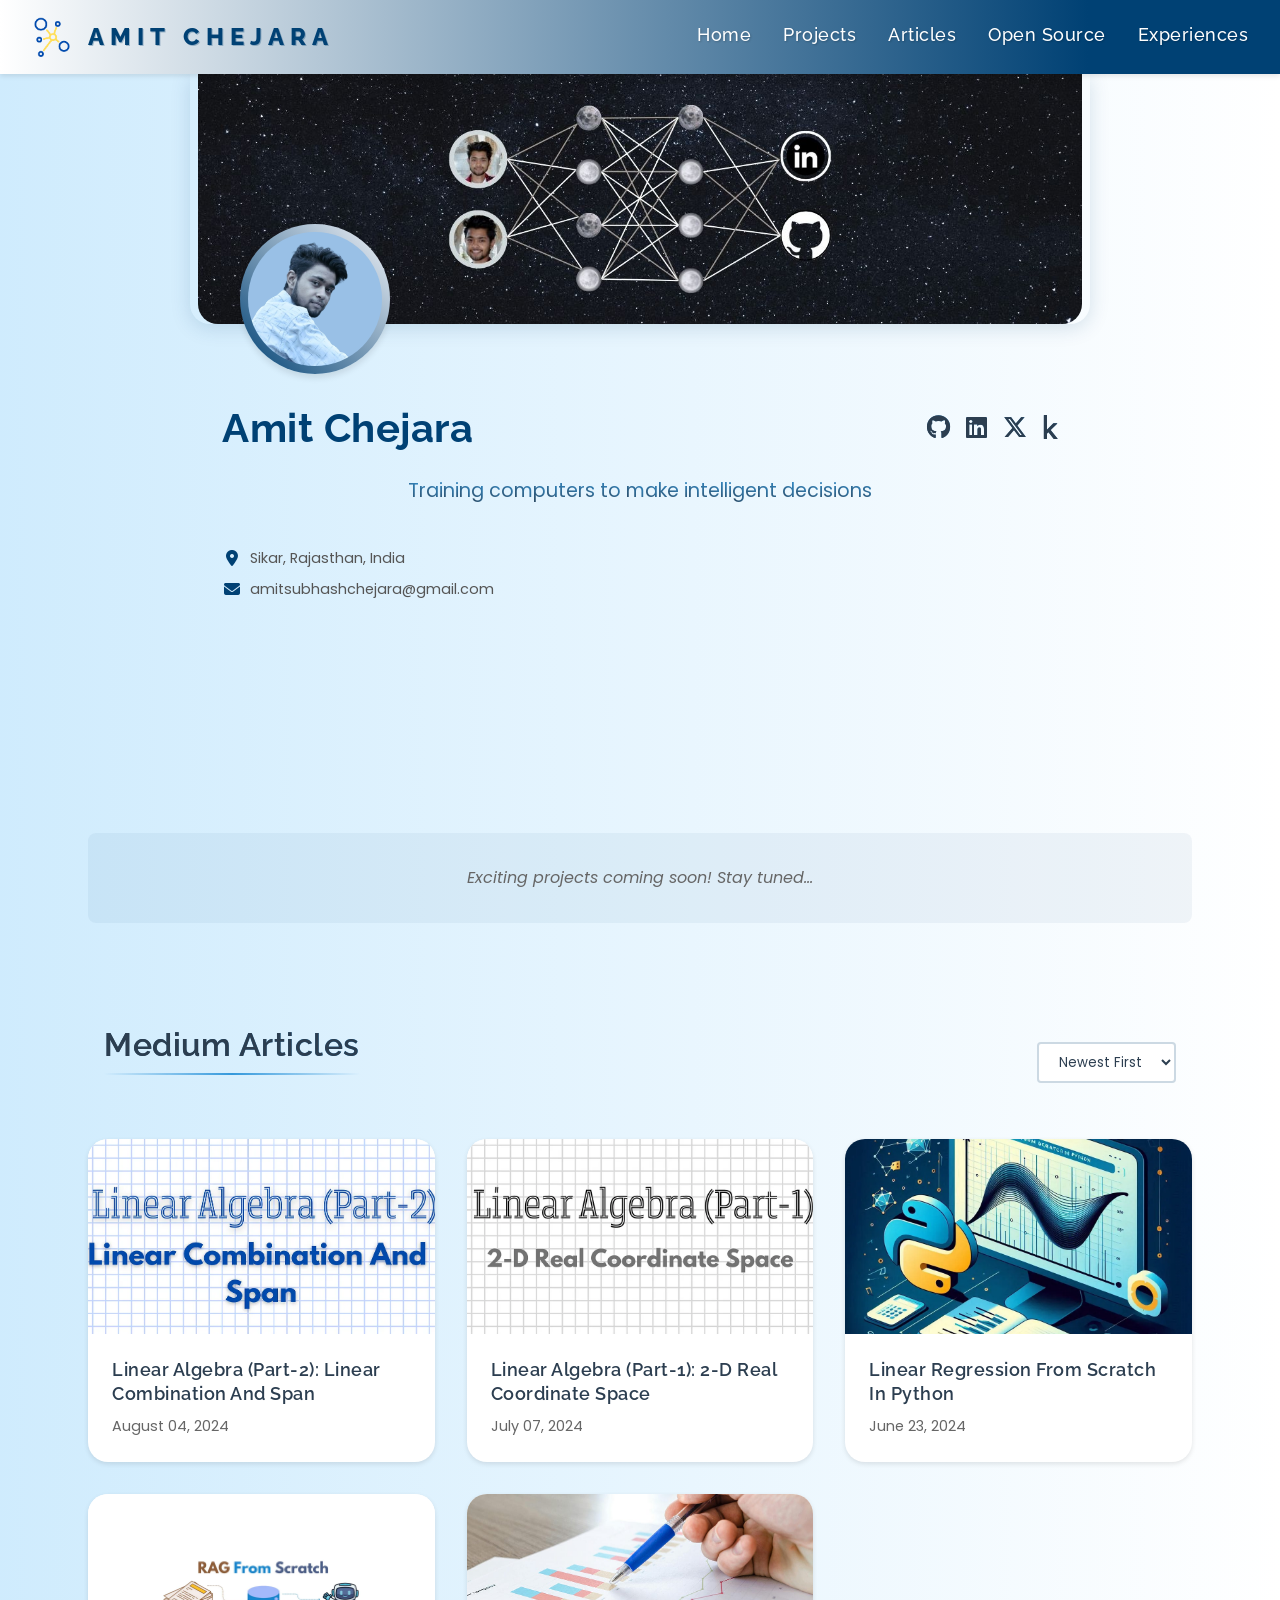
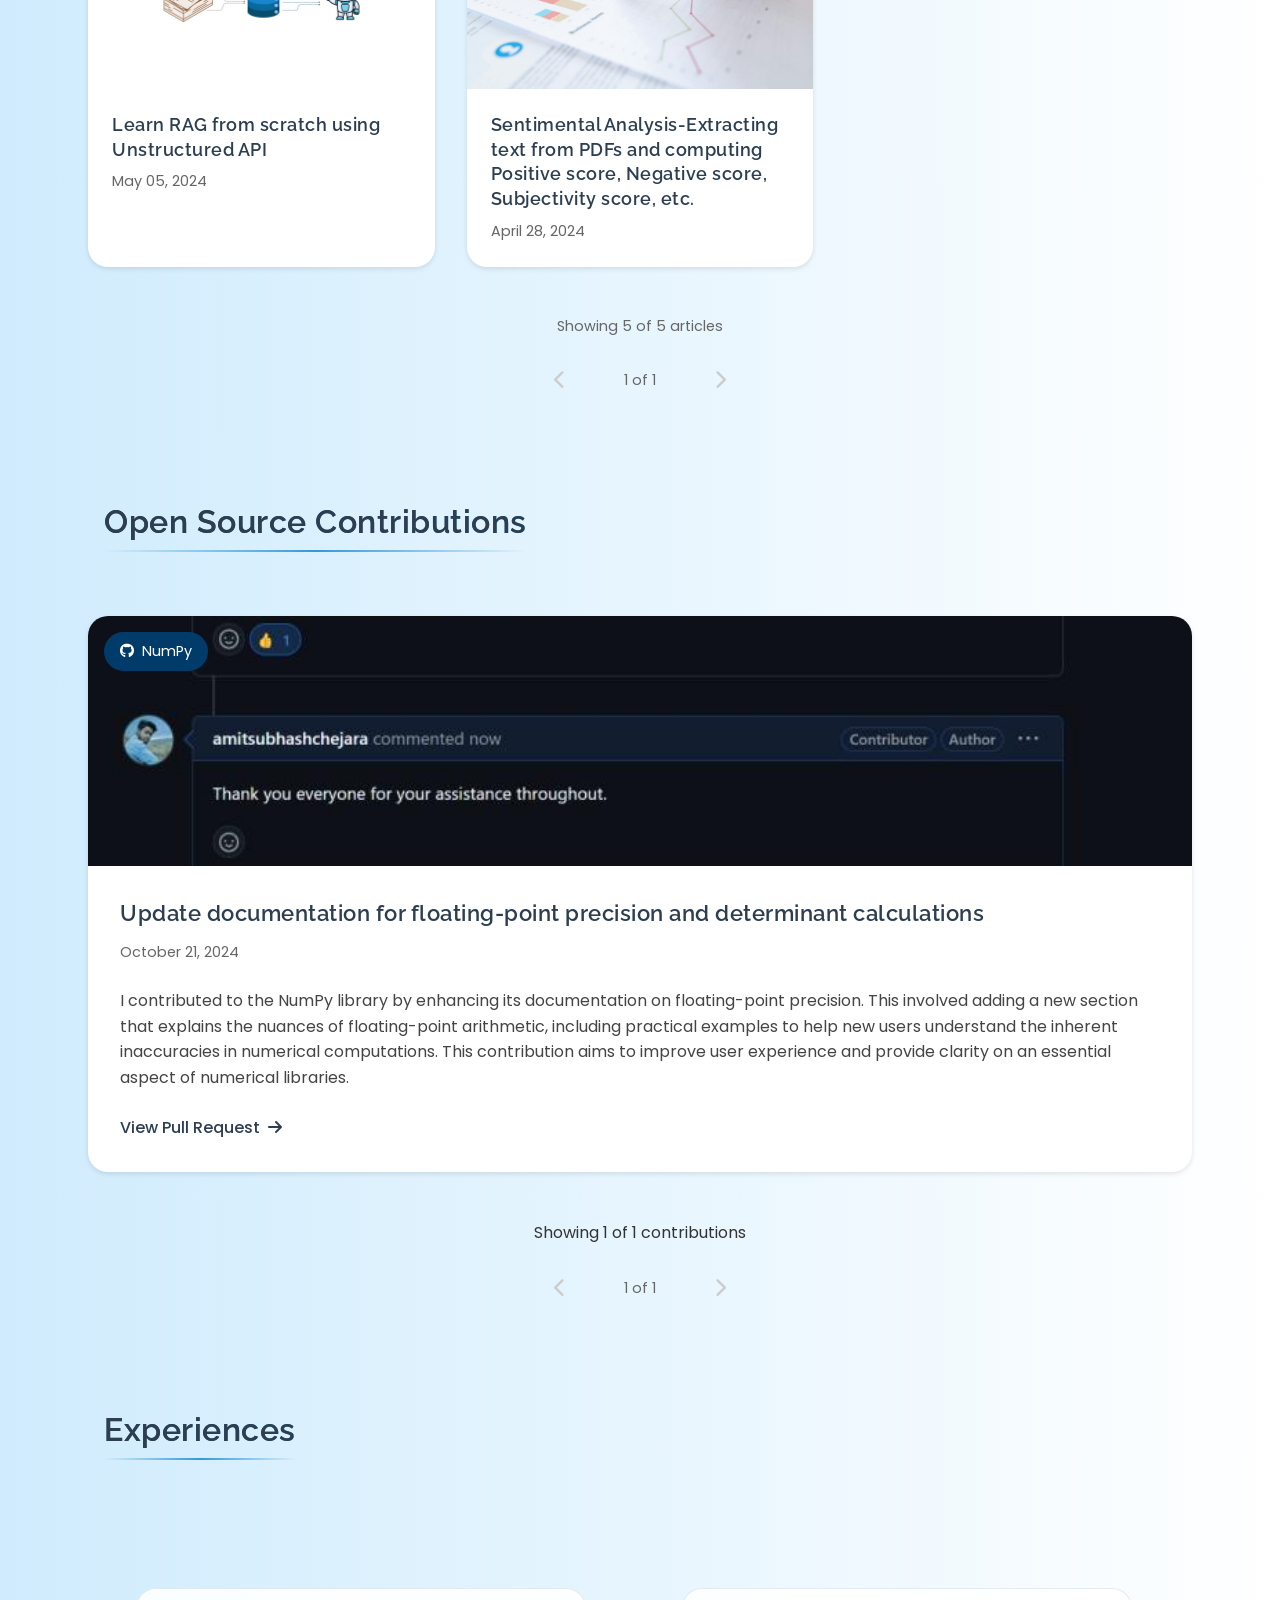
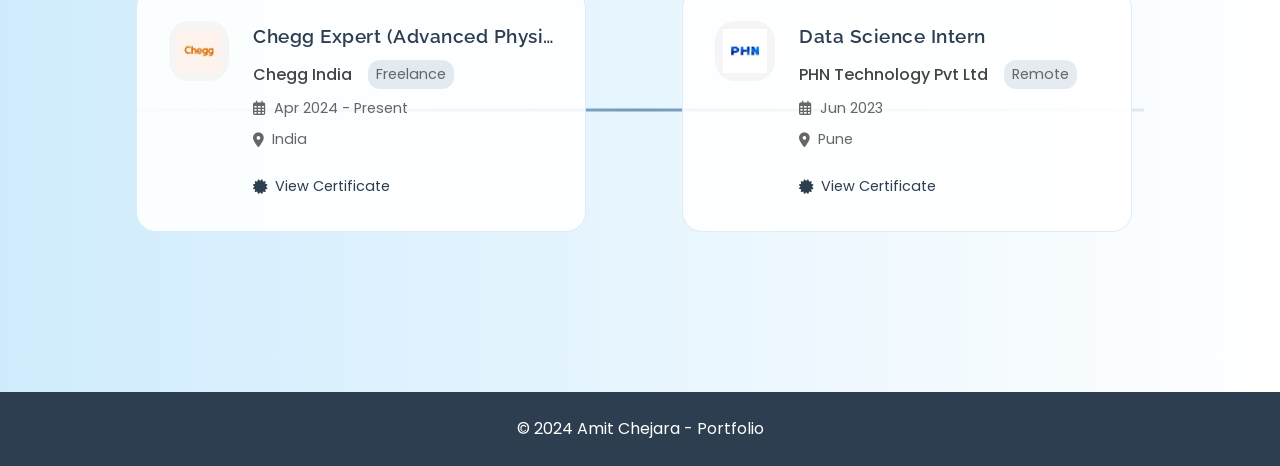
==== index.html @ 9cc36602 "Initial commit: Portfolio website" ====
<!DOCTYPE html>
<html lang="en">
<head>
    <meta charset="UTF-8">
    <meta name="viewport" content="width=device-width, initial-scale=1.0">
    <meta name="description" content="Amit Chejara - ML Engineer Portfolio">
    <meta http-equiv="X-Content-Type-Options" content="nosniff">
    <meta http-equiv="X-Frame-Options" content="DENY">
    <meta http-equiv="X-XSS-Protection" content="1; mode=block">
    <meta http-equiv="Referrer-Policy" content="strict-origin-when-cross-origin">
    <meta http-equiv="Permissions-Policy" content="geolocation=(), camera=(), microphone=()">
    <title>ML Portfolio</title>
    <link rel="preconnect" href="https://fonts.googleapis.com">
    <link rel="preconnect" href="https://fonts.gstatic.com" crossorigin>
    <link href="https://fonts.googleapis.com/css2?family=Poppins:wght@400;500;600&family=Raleway:wght@400;500;600&display=swap" rel="stylesheet">
    <link rel="stylesheet" href="css/styles.css">
    <link rel="stylesheet" href="https://cdnjs.cloudflare.com/ajax/libs/font-awesome/6.5.1/css/all.min.css">
    <style>
        .brand-name {
            display: flex;
            gap: 5px;
        }
    </style>
</head>
<body>
    <nav class="navbar">
        <div class="nav-brand">
            <img src="assets/logo (1)-Photoroom.png" alt="Logo" class="logo">
            <div class="brand-name">
                <span style="--i:1">A</span>
                <span style="--i:2">M</span>
                <span style="--i:3">I</span>
                <span style="--i:4">T</span>
                <span style="--i:5">&nbsp;</span>
                <span style="--i:6">C</span>
                <span style="--i:7">H</span>
                <span style="--i:8">E</span>
                <span style="--i:9">J</span>
                <span style="--i:10">A</span>
                <span style="--i:11">R</span>
                <span style="--i:12">A</span>
            </div>
        </div>
        <ul class="nav-links">
            <li><a href="#home">Home</a></li>
            <li><a href="#projects">Projects</a></li>
            <li><a href="#articles">Articles</a></li>
            <li><a href="#opensource">Open Source</a></li>
            <li><a href="#experiences">Experiences</a></li>
        </ul>
        <div class="nav-toggle">
            <i class="fas fa-bars"></i>
        </div>
    </nav>

    <header class="hero" id="home">
        <div class="banner-container">
            <img src="assets/banner.jpg" alt="Banner" class="banner-img">
            <img src="assets/profile.jpg?v=1" alt="Profile" class="profile-img">
        </div>
        <div class="info-container">
            <div class="name-social">
                <h1>Amit Chejara</h1>
                <div class="social-links">
                    <a href="https://github.com/amitsubhashchejara" target="_blank"><i class="fab fa-github"></i></a>
                    <a href="https://www.linkedin.com/in/amitsubhashchejara/" target="_blank"><i class="fab fa-linkedin"></i></a>
                    <a href="https://x.com/amitschejara" target="_blank"><i class="fa-brands fa-x-twitter"></i></a>
                    <a href="https://www.kaggle.com/amitsubhashchejara" target="_blank"><i class="fab fa-kaggle"></i></a>
                </div>
            </div>
            <div class="tagline">
                <span style="--i:1">T</span><span style="--i:2">r</span><span style="--i:3">a</span><span style="--i:4">i</span><span style="--i:5">n</span><span style="--i:6">i</span><span style="--i:7">n</span><span style="--i:8">g</span><span style="--i:9">&nbsp;</span><span style="--i:10">c</span><span style="--i:11">o</span><span style="--i:12">m</span><span style="--i:13">p</span><span style="--i:14">u</span><span style="--i:15">t</span><span style="--i:16">e</span><span style="--i:17">r</span><span style="--i:18">s</span><span style="--i:19">&nbsp;</span><span style="--i:20">t</span><span style="--i:21">o</span><span style="--i:22">&nbsp;</span><span style="--i:23">m</span><span style="--i:24">a</span><span style="--i:25">k</span><span style="--i:26">e</span><span style="--i:27">&nbsp;</span><span style="--i:28">i</span><span style="--i:29">n</span><span style="--i:30">t</span><span style="--i:31">e</span><span style="--i:32">l</span><span style="--i:33">l</span><span style="--i:34">i</span><span style="--i:35">g</span><span style="--i:36">e</span><span style="--i:37">n</span><span style="--i:38">t</span><span style="--i:39">&nbsp;</span><span style="--i:40">d</span><span style="--i:41">e</span><span style="--i:42">c</span><span style="--i:43">i</span><span style="--i:44">s</span><span style="--i:45">i</span><span style="--i:46">o</span><span style="--i:47">n</span><span style="--i:48">s</span>
            </div>
            <p class="contact-text"><i class="fas fa-map-marker-alt"></i> Sikar, Rajasthan, India</p>
            <p class="contact-text"><i class="fas fa-envelope"></i> amitsubhashchejara@gmail.com</p>
        </div>
    </header>

    <main>
        <section id="projects" class="section">
            <h2>Featured Projects</h2>
            <div class="featured-grid">
                <!-- Projects coming soon message -->
                <p class="coming-soon">Exciting projects coming soon! Stay tuned...</p>
            </div>
        </section>

        <section id="articles" class="section">
            <div class="section-header">
                <h2>Medium Articles</h2>
                <div class="sort-container">
                    <select id="sort-articles" class="sort-select">
                        <option value="newest">Newest First</option>
                        <option value="oldest">Oldest First</option>
                    </select>
                </div>
            </div>
            <div class="articles-grid">
                <a href="https://medium.com/@amitsubhashchejara/linear-algebra-part-2-linear-combination-and-span-d5fe65ef0e8f" 
                   class="article-card" 
                   data-date="2024-08-04"
                   target="_blank"
                   rel="noopener noreferrer">
                    <div class="article-image">
                        <img src="assets/Medium articles/linalp2.jpg" alt="Linear Algebra Part 2">
                    </div>
                    <div class="article-content">
                        <h3>Linear Algebra (Part-2): Linear Combination And Span</h3>
                        <p class="article-date">August 04, 2024</p>
                    </div>
                </a>
                <a href="https://medium.com/@amitsubhashchejara/linear-algebra-part-1-2-d-real-coordinate-space-e5d51a0f4034" 
                   class="article-card" 
                   data-date="2024-07-07"
                   target="_blank"
                   rel="noopener noreferrer">
                    <div class="article-image">
                        <img src="assets/Medium articles/linalp1.jpg" alt="Linear Algebra Part 1">
                    </div>
                    <div class="article-content">
                        <h3>Linear Algebra (Part-1): 2-D Real Coordinate Space</h3>
                        <p class="article-date">July 07, 2024</p>
                    </div>
                </a>
                <a href="https://medium.com/@amitsubhashchejara/linear-regression-from-scratch-in-python-ee1a955e49ed" 
                   class="article-card" 
                   data-date="2024-06-23"
                   target="_blank"
                   rel="noopener noreferrer">
                    <div class="article-image">
                        <img src="assets/Medium articles/LRfromscratch.jpg" alt="Linear Regression From Scratch">
                    </div>
                    <div class="article-content">
                        <h3>Linear Regression From Scratch In Python</h3>
                        <p class="article-date">June 23, 2024</p>
                    </div>
                </a>
                <a href="https://medium.com/@amitsubhashchejara/learn-rag-from-scratch-using-unstructured-api-cf2750a3bac2" 
                   class="article-card" 
                   data-date="2024-05-05"
                   target="_blank"
                   rel="noopener noreferrer">
                    <div class="article-image">
                        <img src="assets/Medium articles/RAGfromscratch.jpg" alt="RAG from scratch">
                    </div>
                    <div class="article-content">
                        <h3>Learn RAG from scratch using Unstructured API</h3>
                        <p class="article-date">May 05, 2024</p>
                    </div>
                </a>
                <a href="https://medium.com/@amitsubhashchejara/sentimental-analysis-extracting-text-from-pdfs-and-computing-positive-score-negative-score-994852ba9afe" 
                   class="article-card" 
                   data-date="2024-04-28"
                   target="_blank"
                   rel="noopener noreferrer">
                    <div class="article-image">
                        <img src="assets/Medium articles/sentimental_analysis.jpg" alt="Sentimental Analysis">
                    </div>
                    <div class="article-content">
                        <h3>Sentimental Analysis-Extracting text from PDFs and computing Positive score, Negative score, Subjectivity score, etc.</h3>
                        <p class="article-date">April 28, 2024</p>
                    </div>
                </a>
            </div>
            <div class="pagination-container">
                <div class="articles-info">
                    Showing <span id="showing-count">5</span> of <span id="total-count">5</span> articles
                </div>
                <button id="load-more" class="load-more-btn" style="display: none;">
                    Load More Articles
                </button>
                <div class="pagination">
                    <button class="page-btn" data-page="prev" disabled>
                        <i class="fas fa-chevron-left"></i>
                    </button>
                    <div class="page-numbers">
                        <span class="current-page">1</span> of <span class="total-pages">1</span>
                    </div>
                    <button class="page-btn" data-page="next" disabled>
                        <i class="fas fa-chevron-right"></i>
                    </button>
                </div>
            </div>
        </section>

        <section id="opensource" class="section">
            <div class="section-header">
                <h2>Open Source Contributions</h2>
            </div>
            <div class="opensource-grid">
                <a href="https://github.com/numpy/numpy/pull/27602" 
                   class="opensource-card" 
                   data-date="2024-10-21"
                   target="_blank"
                   rel="noopener noreferrer">
                    <div class="opensource-image">
                        <img src="assets/Open Source/np_floating_point.jpg" alt="NumPy Contribution">
                        <div class="project-badge">
                            <i class="fab fa-github"></i>
                            NumPy
                        </div>
                    </div>
                    <div class="opensource-content">
                        <h3>Update documentation for floating-point precision and determinant calculations</h3>
                        <p class="contribution-date">October 21, 2024</p>
                        <p class="contribution-description">
                            I contributed to the NumPy library by enhancing its documentation on floating-point precision. 
                            This involved adding a new section that explains the nuances of floating-point arithmetic, 
                            including practical examples to help new users understand the inherent inaccuracies in numerical computations. 
                            This contribution aims to improve user experience and provide clarity on an essential aspect of numerical libraries.
                        </p>
                        <div class="contribution-link">
                            <span>View Pull Request</span>
                            <i class="fas fa-arrow-right"></i>
                        </div>
                    </div>
                </a>
            </div>
            <div class="pagination-container">
                <div class="contributions-info">
                    Showing <span id="showing-count-os">1</span> of <span id="total-count-os">1</span> contributions
                </div>
                <div class="pagination">
                    <button class="page-btn" data-page="prev" disabled>
                        <i class="fas fa-chevron-left"></i>
                    </button>
                    <div class="page-numbers">
                        <span class="current-page">1</span> of <span class="total-pages">1</span>
                    </div>
                    <button class="page-btn" data-page="next" disabled>
                        <i class="fas fa-chevron-right"></i>
                    </button>
                </div>
            </div>
        </section>

        <section id="experiences" class="section">
            <div class="section-header">
                <h2>Experiences</h2>
            </div>
            <div class="timeline-container">
                <div class="timeline-track">
                    <div class="timeline-line"></div>
                    <!-- Current Position -->
                    <div class="timeline-item active">
                        <div class="timeline-dot"></div>
                        <div class="timeline-content">
                            <div class="experience-card">
                                <div class="company-logo">
                                    <img src="assets/Experiences/chegg.png" alt="Chegg Logo">
                                </div>
                                <div class="experience-details">
                                    <h3>Chegg Expert (Advanced Physics)</h3>
                                    <div class="company-info">
                                        <span class="company-name">Chegg India</span>
                                        <span class="job-type">Freelance</span>
                                    </div>
                                    <div class="duration">
                                        <i class="far fa-calendar-alt"></i>
                                        <span>Apr 2024 - Present</span>
                                    </div>
                                    <div class="location">
                                        <i class="fas fa-map-marker-alt"></i>
                                        <span>India</span>
                                    </div>
                                    <a href="https://drive.google.com/file/d/1H8sQ3DFqXlb49ujls3HfP12bSKA7iFMb/view?usp=sharing" 
                                       class="certificate-link" 
                                       target="_blank" 
                                       rel="noopener noreferrer">
                                        <i class="fas fa-certificate"></i>
                                        <span>View Certificate</span>
                                    </a>
                                </div>
                            </div>
                        </div>
                    </div>
                    <!-- Past Position -->
                    <div class="timeline-item">
                        <div class="timeline-dot"></div>
                        <div class="timeline-content">
                            <div class="experience-card">
                                <div class="company-logo">
                                    <img src="assets/Experiences/PHN.png" alt="PHN Technology Logo">
                                </div>
                                <div class="experience-details">
                                    <h3>Data Science Intern</h3>
                                    <div class="company-info">
                                        <span class="company-name">PHN Technology Pvt Ltd</span>
                                        <span class="job-type">Remote</span>
                                    </div>
                                    <div class="duration">
                                        <i class="far fa-calendar-alt"></i>
                                        <span>Jun 2023</span>
                                    </div>
                                    <div class="location">
                                        <i class="fas fa-map-marker-alt"></i>
                                        <span>Pune</span>
                                    </div>
                                    <a href="https://drive.google.com/file/d/1gOAUXn-vgucTRIQl02n9lM7H4-HzCFcH/view?usp=sharing" 
                                       class="certificate-link" 
                                       target="_blank" 
                                       rel="noopener noreferrer">
                                        <i class="fas fa-certificate"></i>
                                        <span>View Certificate</span>
                                    </a>
                                </div>
                            </div>
                        </div>
                    </div>
                </div>
            </div>
        </section>
    </main>

    <footer>
        <div class="footer-content">
            <p>&copy; 2024 Amit Chejara - Portfolio</p>
        </div>
    </footer>

    <script defer src="js/main.js"></script>
    <script defer src="js/mobile.js"></script>
</body>
</html>
---- css/styles.css ----
/* Global Styles */
html {
    scroll-behavior: smooth;
    scroll-padding-top: 74px; /* Height of navbar */
}

:root {
    /* Colors */
    --primary-color: #2c3e50;
    --secondary-color: #3498db;
    --text-color: #333;
    --bg-color: #f5f6fa;
    --navy-blue: rgb(0, 65, 116);
    
    /* Spacing */
    --spacing-xs: 0.5rem;
    --spacing-sm: 1rem;
    --spacing-md: 2rem;
    --spacing-lg: 3rem;
    
    /* Transitions */
    --transition-fast: 0.2s;
    --transition-normal: 0.3s;
    --transition-slow: 0.5s;
    
    /* Shadows */
    --shadow-sm: 0 2px 5px rgba(0,0,0,0.1);
    --shadow-md: 0 4px 20px rgba(0, 65, 116, 0.15);
    
    /* Border Radius */
    --radius-sm: 10px;
    --radius-md: 20px;
    
    /* Z-index layers */
    --z-navbar: 1000;
    
    /* Breakpoints */
    --mobile: 768px;
    --tablet: 1024px;
}

* {
    margin: 0;
    padding: 0;
    box-sizing: border-box;
}

body {
    margin: 0;
    padding: 0;
    font-family: 'Poppins', sans-serif;
    background: linear-gradient(to right, rgba(135, 206, 250, 0.4), rgba(255, 255, 255, 1));
    min-height: 100vh;
    line-height: 1.6;
    color: var(--text-color);
}

/* Utility Classes */
.card-shadow {
    box-shadow: var(--shadow-md);
}

.section-padding {
    padding: var(--spacing-md);
}

.text-gradient {
    background: linear-gradient(45deg, var(--primary-color), var(--secondary-color));
    background-clip: text;
    -webkit-background-clip: text;
    color: transparent;
}

.flex-center {
    display: flex;
    align-items: center;
    justify-content: center;
}

/* Navigation */
.navbar {
    background: linear-gradient(to right, rgb(255, 255, 255), var(--navy-blue) 85%);
    padding: var(--spacing-sm) var(--spacing-md);
    position: fixed;
    width: 100%;
    top: 0;
    z-index: var(--z-navbar);
    box-shadow: var(--shadow-sm);
    display: flex;
    justify-content: space-between;
    align-items: center;
    height: 74px;
}

.nav-brand {
    display: flex;
    align-items: center;
    gap: 1rem;
    position: relative;
}

.brand-name {
    font-family: 'Raleway', sans-serif;
    font-weight: 800;
    font-size: 1.5rem;
    color: var(--navy-blue);
    letter-spacing: 1px;
    position: relative;
    cursor: pointer;
    display: flex;
    gap: 1px;
}

.brand-name span {
    display: inline-block;
    color: var(--navy-blue);
    transition: transform 0.3s ease, color 0.3s ease-in-out;
    text-shadow: 0.5px 0.5px 0px rgba(0, 65, 116, 0.3);
}

.brand-name:hover span {
    animation: wave-text 0.5s ease forwards;
    animation-delay: calc(.05s * var(--i));
    background: linear-gradient(45deg, var(--primary-color), var(--secondary-color));
    background-clip: text;
    -webkit-background-clip: text;
    color: transparent;
    text-shadow: none;
}

@keyframes wave-text {
    0% {
        transform: translateY(0);
    }
    25% {
        transform: translateY(-4px);
    }
    50% {
        transform: translateY(0);
    }
    75% {
        transform: translateY(-2px);
    }
    100% {
        transform: translateY(0);
    }
}

.brand-name:hover {
    color: transparent;
}

.brand-name:hover::before {
    transform: scaleX(1);
    transform-origin: left;
}

.brand-name::before {
    content: '';
    position: absolute;
    width: 100%;
    transform: scaleX(0);
    height: 2px;
    bottom: -2px;
    left: 0;
    background: linear-gradient(45deg, var(--primary-color), var(--secondary-color));
    transform-origin: right;
    transition: transform 0.5s ease;
}

.logo {
    height: 40px;
    width: auto;
}

.nav-links {
    display: flex;
    list-style: none;
    gap: 2rem;
}

.nav-links a {
    text-decoration: none;
    color: white;
    font-family: 'Raleway', sans-serif;
    font-weight: 500;
    font-size: 1.1rem;
    letter-spacing: 0.5px;
    transition: all 0.3s ease;
    text-shadow: 1px 1px 2px rgba(0, 0, 0, 0.2);
    position: relative;
    padding-bottom: 3px;
    transform-origin: center;
    display: inline-block;
}

.nav-links a:hover {
    color: rgba(255, 255, 255, 1);
    transform: translateY(-2px) rotate(1deg) scale(1.05);
    text-shadow: 0 0 10px rgba(255, 255, 255, 0.8),
                 0 0 20px rgba(255, 255, 255, 0.4),
                 0 0 30px rgba(52, 152, 219, 0.4);
}

.nav-links a.active {
    color: white;
}

.nav-links a::after {
    content: '';
    position: absolute;
    width: 0;
    height: 2px;
    bottom: 0;
    left: 0;
    background-color: white;
    transition: width 0.3s ease;
    transform-origin: center;
}

.nav-links a:hover::after {
    width: 100%;
}

.nav-toggle {
    display: none;
    font-size: 1.5rem;
    cursor: pointer;
    color: white;
}

/* Hero Section */
.hero {
    margin-top: 74px;
    position: relative;
}

.banner-container {
    position: relative;
    max-width: 900px;
    margin: 0 auto;
    padding: 0 8px;
    box-shadow: 0 4px 20px rgba(0, 65, 116, 0.15);
    border-radius: 0 0 20px 20px;
}

.banner-img {
    width: 100%;
    height: 250px;
    object-fit: cover;
    border-radius: 0 0 20px 20px;
    display: block;
    background: linear-gradient(45deg, var(--navy-blue), var(--bg-color));
    background-clip: padding-box;
}

.profile-img {
    position: absolute;
    bottom: -50px;
    left: 50px;
    width: 150px;
    height: 150px;
    border-radius: 50%;
    object-fit: cover;
    padding: 8px;
    background: linear-gradient(45deg, var(--navy-blue), var(--bg-color));
    box-shadow: 0 4px 6px rgba(0,0,0,0.1);
}

.info-container {
    max-width: 900px;
    margin: 40px auto 0;
    padding: 2rem 2rem 2rem;
    text-align: center;
}

.info-container h1 {
    font-family: 'Raleway', sans-serif;
    font-size: 2.5rem;
    font-weight: 700;
    color: var(--navy-blue);
    margin-bottom: 0.5rem;
}

.name-social {
    display: flex;
    justify-content: space-between;
    align-items: center;
    margin-bottom: 0.5rem;
}

.name-social h1 {
    margin: 0;
    position: relative;
    cursor: pointer;
    display: inline-block;
    font-family: 'Raleway', sans-serif;
    font-size: 2.5rem;
    font-weight: 700;
    color: var(--navy-blue);
    transition: all 0.3s ease;
}

.name-social h1:hover {
    background: linear-gradient(45deg, var(--primary-color), var(--secondary-color));
    background-clip: text;
    -webkit-background-clip: text;
    color: transparent;
    transform: translateY(-2px);
}

.tagline {
    font-family: 'Poppins', sans-serif;
    font-size: 1.2rem;
    color: #666;
    margin-bottom: 1.5rem;
    position: relative;
    display: inline-block;
    cursor: pointer;
    padding: 0.5rem 1rem;
}

.tagline span {
    display: inline-block;
    background: linear-gradient(45deg, var(--primary-color), var(--secondary-color));
    background-clip: text;
    -webkit-background-clip: text;
    color: transparent;
    animation: continuous-pop-up 3s ease-in-out infinite;
    animation-delay: calc(.03s * var(--i));
}

@keyframes continuous-pop-up {
    0%, 100% {
        transform: translateY(0) scale(1);
        opacity: 0.7;
    }
    50% {
        transform: translateY(-5px) scale(1.1);
        opacity: 1;
    }
}

.tagline::before {
    content: '';
    position: absolute;
    bottom: 0;
    left: 50%;
    width: 0;
    height: 2px;
    background: linear-gradient(45deg, var(--primary-color), var(--secondary-color));
    transform: translateX(-50%);
    transition: width 0.3s ease;
}

.tagline:hover::before {
    width: 100%;
}

.social-links {
    display: flex;
    gap: 1rem;
}

.social-links a {
    color: var(--primary-color);
    font-size: 1.5rem;
    background: linear-gradient(45deg, var(--primary-color), var(--secondary-color));
    background-clip: text;
    -webkit-background-clip: text;
    transition: all 0.3s ease, color 0.3s ease-in-out, transform 0.3s ease;
    display: inline-block;
    transform-origin: center;
    position: relative;
    transform: translateY(0) rotate(0) scale(1);
}

.social-links a:hover {
    transform: translateY(-2px) rotate(1deg) scale(1.1);
    color: transparent;
}

.contact-text {
    font-family: 'Poppins', sans-serif;
    font-size: 0.9rem;
    color: #555;
    margin: 0.5rem 0;
    display: flex;
    align-items: center;
    gap: 0.5rem;
}

.contact-text i {
    color: var(--navy-blue);
    font-size: 1rem;
    min-width: 20px;
    text-align: center;
}

/* Main Content */
main {
    max-width: 1200px;
    margin: 2rem auto;
    padding: 0 1rem;
}

.about, .featured {
    background: white;
    padding: 2rem;
    border-radius: var(--radius-md);
    margin-bottom: 2rem;
    box-shadow: var(--shadow-sm);
}

h1, h2, h3, h4, h5, h6 {
    font-family: 'Raleway', sans-serif;
    font-weight: 600;
    letter-spacing: 0.5px;
}

.featured-grid {
    display: grid;
    grid-template-columns: repeat(auto-fit, minmax(250px, 1fr));
    gap: 1.5rem;
    margin-top: 1.5rem;
}

/* Section Styles */
.section {
    padding: var(--spacing-lg) var(--spacing-md);
    max-width: 1200px;
    margin: 0 auto;
    scroll-margin-top: 74px; /* Account for fixed navbar */
}

.section h2 {
    position: relative;
    display: inline-block;
    cursor: pointer;
    padding-bottom: 5px;
    font-family: 'Raleway', sans-serif;
    background: linear-gradient(45deg, var(--primary-color), var(--secondary-color));
    background-clip: text;
    -webkit-background-clip: text;
    color: var(--primary-color);
    margin-bottom: 2rem;
    font-size: 2rem;
    text-align: center;
    will-change: transform, opacity;
}

.section h2::before {
    content: '';
    position: absolute;
    bottom: 0;
    left: 0;
    width: 100%;
    height: 2px;
    background: linear-gradient(
        to right,
        transparent,
        var(--secondary-color),
        transparent
    );
    transform: scaleX(var(--scale, 0));
    transform-origin: center;
    transition: transform 0.5s ease;
}

.section h2:hover {
    color: transparent;
    transform: scale(1.05);
}

.section h2:hover::before {
    transform: scaleX(1);
}

@keyframes gradientShift {
    0% {
        background-position: 0% 50%;
    }
    50% {
        background-position: 100% 50%;
    }
    100% {
        background-position: 0% 50%;
    }
}

.coming-soon {
    text-align: center;
    color: #666;
    font-family: 'Poppins', sans-serif;
    font-style: italic;
    padding: 2rem;
    background: rgba(0, 65, 116, 0.05);
    border-radius: 8px;
}

/* Articles Section */
.section-header {
    display: flex;
    justify-content: space-between;
    align-items: center;
    margin-bottom: 2rem;
    padding: 0 1rem;
}

.sort-select {
    font-family: 'Poppins', sans-serif;
    padding: 0.5rem 1rem;
    border: 2px solid rgba(0, 65, 116, 0.2);
    border-radius: 4px;
    background: white;
    color: var(--primary-color);
    cursor: pointer;
    transition: border-color 0.3s ease;
}

.sort-select:hover {
    border-color: var(--primary-color);
}

.articles-grid {
    display: grid;
    grid-template-columns: repeat(auto-fit, minmax(300px, 1fr));
    gap: 2rem;
    transition: opacity 0.3s ease;
}

.articles-grid.loading {
    opacity: 0.5;
}

.article-card {
    text-decoration: none;
    background: white;
    border-radius: var(--radius-md);
    overflow: hidden;
    box-shadow: var(--shadow-sm);
    display: block;
    position: relative;
    transition: transform 0.3s ease, box-shadow 0.3s ease;
    transform-origin: center center;
}

.article-card:hover {
    transform: translateY(-5px) rotate(1deg);
    box-shadow: var(--shadow-md);
}

.article-card::before {
    content: '';
    position: absolute;
    top: 0;
    left: 0;
    width: 100%;
    height: 100%;
    background: linear-gradient(
        45deg,
        rgba(52, 152, 219, 0.1),
        rgba(44, 62, 80, 0.1)
    );
    opacity: 0;
    transition: all 0.3s ease;
}

.article-card:hover::before {
    opacity: 1;
}

.article-card:hover .article-content h3 {
    background: linear-gradient(45deg, var(--primary-color), var(--secondary-color));
    background-clip: text;
    -webkit-background-clip: text;
    color: transparent;
    transform: scale(1.02);
    transition: all 0.3s ease;
}

.article-image {
    position: relative;
    padding-top: 56.25%; /* 16:9 Aspect Ratio */
    overflow: hidden;
}

.article-image::after {
    content: '';
    position: absolute;
    top: 0;
    left: -100%;
    width: 100%;
    height: 100%;
    background: linear-gradient(
        90deg,
        transparent,
        rgba(255, 255, 255, 0.2),
        transparent
    );
    transition: 0.5s;
}

.article-card:hover .article-image::after {
    left: 100%;
}

.article-image img {
    position: absolute;
    top: 0;
    left: 0;
    width: 100%;
    height: 100%;
    object-fit: cover;
    transition: transform 0.3s ease;
}

.article-card:hover .article-image img {
    transform: scale(1.05);
}

.article-content {
    padding: 1.5rem;
}

.article-content h3 {
    font-family: 'Raleway', sans-serif;
    font-size: 1.1rem;
    color: var(--primary-color);
    margin-bottom: 0.5rem;
    line-height: 1.4;
    transition: all 0.3s ease;
}

.article-date {
    font-family: 'Poppins', sans-serif;
    font-size: 0.9rem;
    color: #666;
    margin: 0;
}

/* Open Source Section Styles */
.opensource-grid {
    display: grid;
    grid-template-columns: repeat(auto-fit, minmax(600px, 1fr));
    gap: 2.5rem;
    margin-top: 2rem;
}

.opensource-card {
    text-decoration: none;
    background: white;
    border-radius: var(--radius-md);
    overflow: hidden;
    box-shadow: var(--shadow-sm);
    transition: transform 0.3s ease, box-shadow 0.3s ease;
    display: flex;
    flex-direction: column;
    position: relative;
    transition: all 0.3s ease;
    overflow: hidden;
}

.opensource-card::before {
    content: '';
    position: absolute;
    top: 0;
    left: 0;
    width: 100%;
    height: 100%;
    background: linear-gradient(
        45deg,
        rgba(52, 152, 219, 0.1),
        rgba(44, 62, 80, 0.1)
    );
    opacity: 0;
    transition: all 0.3s ease;
    pointer-events: none;
}

.opensource-card:hover {
    transform: translateY(-5px);
    box-shadow: var(--shadow-md);
}

.opensource-card:hover::before {
    opacity: 1;
}

.opensource-card:hover .opensource-content h3 {
    background: linear-gradient(45deg, var(--primary-color), var(--secondary-color));
    background-clip: text;
    -webkit-background-clip: text;
    color: transparent;
    transform: scale(1.02);
    transition: all 0.3s ease;
}

.opensource-image {
    position: relative;
    height: 250px;
    overflow: hidden;
}

.opensource-image::after {
    content: '';
    position: absolute;
    top: 0;
    left: -100%;
    width: 100%;
    height: 100%;
    background: linear-gradient(
        90deg,
        transparent,
        rgba(255, 255, 255, 0.2),
        transparent
    );
    transition: 0.5s;
}

.opensource-card:hover .opensource-image::after {
    left: 100%;
}

.opensource-image img {
    width: 100%;
    height: 100%;
    object-fit: cover;
    transition: transform 0.3s ease;
}

.opensource-card:hover .opensource-image img {
    transform: scale(1.05);
}

.project-badge {
    position: absolute;
    top: 1rem;
    left: 1rem;
    background: rgba(0, 65, 116, 0.9);
    color: white;
    padding: 0.5rem 1rem;
    border-radius: 20px;
    font-family: 'Poppins', sans-serif;
    font-size: 0.9rem;
    display: flex;
    align-items: center;
    gap: 0.5rem;
    backdrop-filter: blur(5px);
    transition: all 0.3s ease;
}

.opensource-card:hover .project-badge {
    background: linear-gradient(45deg, var(--primary-color), var(--secondary-color));
    transform: scale(1.05);
}

.opensource-content {
    padding: 2rem;
    flex-grow: 1;
    display: flex;
    flex-direction: column;
}

.opensource-content h3 {
    font-family: 'Raleway', sans-serif;
    font-size: 1.4rem;
    color: var(--primary-color);
    margin-bottom: 0.75rem;
    line-height: 1.4;
    transition: all 0.3s ease;
}

.contribution-date {
    font-family: 'Poppins', sans-serif;
    font-size: 0.9rem;
    color: #666;
    margin-bottom: 1.5rem;
}

.contribution-description {
    font-family: 'Poppins', sans-serif;
    color: #444;
    line-height: 1.6;
    margin-bottom: 1.5rem;
    flex-grow: 1;
}

.contribution-link {
    display: flex;
    align-items: center;
    gap: 0.5rem;
    font-family: 'Poppins', sans-serif;
    color: var(--primary-color);
    font-weight: 500;
    transition: gap 0.3s ease;
}

.opensource-card:hover .contribution-link {
    gap: 1rem;
}

/* Experience Timeline Styles */
.timeline-container {
    position: relative;
    padding: var(--spacing-md) var(--spacing-lg);
    overflow-x: auto;
    margin: 1rem -var(--spacing-lg);
}

.timeline-track {
    position: relative;
    min-width: max-content;
    padding: var(--spacing-md) 0;
    display: flex;
    align-items: flex-start;
    gap: 6rem;
}

.timeline-line {
    position: absolute;
    top: 50%;
    left: 0;
    right: 0;
    height: 3px;
    background: linear-gradient(90deg, 
        rgba(0, 65, 116, 0.1), 
        rgba(0, 65, 116, 0.3) 20%, 
        rgba(0, 65, 116, 0.5) 50%,
        rgba(0, 65, 116, 0.3) 80%,
        rgba(0, 65, 116, 0.1)
    );
    transform: translateY(-50%);
}

.timeline-item {
    position: relative;
    flex: 0 0 auto;
    transition: all 0.3s ease;
    width: 450px; /* Increased width to accommodate the card */
}

.timeline-content {
    background: transparent;
    padding: 0;
    width: 100%;
    position: relative;
    transition: all 0.3s ease;
}

.experience-card {
    background: rgba(255, 255, 255, 0.9);
    padding: var(--spacing-md);
    border-radius: var(--radius-md);
    width: 100%;
    display: flex;
    gap: 1.5rem;
    position: relative;
    transition: transform 0.3s ease, border-color 0.3s ease, box-shadow 0.3s ease;
    overflow: hidden;
    border: 1px solid rgba(0, 65, 116, 0.1);
    transform-origin: center center;
}

.experience-card::before {
    content: '';
    position: absolute;
    top: 0;
    left: 0;
    width: 100%;
    height: 100%;
    background: linear-gradient(
        45deg,
        rgba(52, 152, 219, 0.05),
        rgba(44, 62, 80, 0.05)
    );
    opacity: 0;
    transition: all 0.3s ease;
    border-radius: var(--radius-md);
    pointer-events: none;
}

.experience-card:hover {
    transform: translateY(-5px) rotate(1deg);
    border-color: rgba(0, 65, 116, 0.2);
    box-shadow: var(--shadow-md);
}

.experience-card:hover::before {
    opacity: 1;
}

.experience-card:hover .experience-details h3 {
    background: linear-gradient(45deg, var(--primary-color), var(--secondary-color));
    background-clip: text;
    -webkit-background-clip: text;
    color: transparent;
    transform: scale(1.02);
    transition: all 0.3s ease;
}

.company-logo {
    flex-shrink: 0;
    width: 60px;
    height: 60px;
    border-radius: var(--radius-md);
    overflow: hidden;
    background: #f5f5f5;
    display: flex;
    align-items: center;
    justify-content: center;
    padding: 0.5rem;
}

.company-logo img {
    width: 100%;
    height: 100%;
    object-fit: contain;
}

.experience-details {
    flex: 1;
    min-width: 0;
}

.experience-details h3 {
    font-family: 'Raleway', sans-serif;
    font-size: 1.2rem;
    color: var(--primary-color);
    margin-bottom: 0.5rem;
    transition: all 0.3s ease;
    white-space: nowrap;
    overflow: hidden;
    text-overflow: ellipsis;
}

.company-info {
    display: flex;
    align-items: center;
    gap: 1rem;
    margin-bottom: 0.5rem;
    white-space: nowrap;
    overflow: hidden;
    text-overflow: ellipsis;
}

.company-name {
    font-family: 'Poppins', sans-serif;
    font-weight: 500;
    color: #444;
}

.job-type {
    font-family: 'Poppins', sans-serif;
    font-size: 0.9rem;
    color: #666;
    padding: 0.2rem 0.5rem;
    background: rgba(0, 65, 116, 0.1);
    border-radius: 12px;
    white-space: nowrap;
}

.duration, .location {
    font-family: 'Poppins', sans-serif;
    font-size: 0.9rem;
    color: #666;
    display: flex;
    align-items: center;
    gap: 0.5rem;
    margin-bottom: 0.5rem;
}

.certificate-link {
    display: inline-flex;
    align-items: center;
    gap: 0.5rem;
    font-family: 'Poppins', sans-serif;
    color: var(--primary-color);
    text-decoration: none;
    margin-top: 1rem;
    font-size: 0.9rem;
    transition: all 0.3s ease;
    position: relative;
    z-index: 2;
}

.certificate-link:hover {
    gap: 1rem;
    color: var(--secondary-color);
}

/* Timeline Responsive */
@media (max-width: 768px) {
    .timeline-container {
        margin: 2rem -1rem;
        padding: 2rem 1rem;
    }

    .timeline-content {
        width: 300px;
    }

    .timeline-line {
        top: 50%;
        left: 0;
        right: 0;
        height: 3px;
        background: linear-gradient(90deg, 
            rgba(0, 65, 116, 0.1), 
            rgba(0, 65, 116, 0.3) 20%, 
            rgba(0, 65, 116, 0.5) 50%,
            rgba(0, 65, 116, 0.3) 80%,
            rgba(0, 65, 116, 0.1)
        );
        transform: translateY(-50%);
    }

    .experience-card {
        flex-direction: column;
        align-items: flex-start;
        gap: 1rem;
        padding: 1rem;
        padding-left: 1.5rem;
    }

    .company-logo {
        width: 50px;
        height: 50px;
    }

    .company-info {
        flex-direction: column;
        align-items: flex-start;
        gap: 0.5rem;
    }
}

/* Responsive adjustments */
@media (max-width: 768px) {
    .opensource-grid {
        grid-template-columns: 1fr;
    }

    .opensource-image {
        height: 200px;
    }

    .opensource-content {
        padding: 1.5rem;
    }

    .opensource-content h3 {
        font-size: 1.2rem;
    }
}

/* Pagination Styles */
.pagination-container {
    margin-top: 3rem;
    display: flex;
    flex-direction: column;
    align-items: center;
    gap: 1.5rem;
}

.articles-info {
    font-family: 'Poppins', sans-serif;
    color: #666;
    font-size: 0.9rem;
}

.load-more-btn {
    background-color: transparent;
    border: 2px solid var(--primary-color);
    color: var(--primary-color);
    padding: 0.8rem 2rem;
    border-radius: 25px;
    font-family: 'Poppins', sans-serif;
    font-size: 1rem;
    cursor: pointer;
    transition: all 0.3s ease;
}

.load-more-btn:hover {
    background-color: var(--primary-color);
    color: white;
}

.load-more-btn:disabled {
    opacity: 0.5;
    cursor: not-allowed;
}

.pagination {
    display: flex;
    align-items: center;
    gap: 1rem;
}

.page-btn {
    background: none;
    border: none;
    color: var(--primary-color);
    font-size: 1.2rem;
    cursor: pointer;
    padding: 0.5rem;
    transition: color 0.3s ease;
}

.page-btn:disabled {
    color: #ccc;
    cursor: not-allowed;
}

.page-btn:hover:not(:disabled) {
    color: var(--secondary-color);
}

.page-numbers {
    font-family: 'Poppins', sans-serif;
    color: #666;
    font-size: 0.9rem;
    min-width: 100px;
    text-align: center;
}

/* Footer */
footer {
    background-color: var(--primary-color);
    color: white;
    text-align: center;
    padding: 1.5rem;
    margin-top: 3rem;
}

/* Responsive Design */
@media (max-width: 768px) {
    .nav-links {
        display: none;
        position: absolute;
        top: 100%;
        left: 0;
        right: 0;
        background: white;
        flex-direction: column;
        padding: 1rem;
        text-align: center;
    }

    .nav-links.active {
        display: flex;
    }

    .nav-toggle {
        display: block;
    }

    .banner-img {
        height: 200px;
    }

    .section {
        padding: 3rem 1rem;
    }
    
    .section-header {
        flex-direction: column;
        gap: 1rem;
        text-align: center;
    }
    
    .articles-grid {
        grid-template-columns: 1fr;
    }
    
    .pagination-container {
        margin-top: 2rem;
        padding: 0 1rem;
    }
    
    .load-more-btn {
        width: 100%;
        max-width: 300px;
    }
}

/* Mobile Responsiveness */
@media screen and (max-width: 768px) {
    .nav-toggle {
        display: block;
    }

    .nav-links {
        display: none;
        position: fixed;
        top: 74px;
        left: 0;
        right: 0;
        background: var(--navy-blue);
        flex-direction: column;
        padding: 1rem;
        gap: 1rem;
        text-align: center;
        box-shadow: var(--shadow-md);
    }

    .nav-links.active {
        display: flex;
    }

    .nav-links a {
        padding: 0.5rem 0;
        width: 100%;
    }

    .brand-name {
        font-size: 1.2rem;
    }

    /* Hero Section */
    .hero {
        margin-top: 0 !important;
    }

    .banner-container {
        margin-top: 74px;
    }

    .profile-img {
        width: 120px;
        height: 120px;
        margin-top: -60px;
    }

    .info-container {
        padding: var(--spacing-sm);
    }

    .name-social {
        flex-direction: column;
        gap: 1rem;
        text-align: center;
    }

    .name-social h1 {
        font-size: 1.8rem;
    }

    .tagline {
        font-size: 1rem;
        text-align: center;
        margin: 1rem 0;
    }

    /* Projects Section */
    .featured-grid {
        grid-template-columns: 1fr;
        gap: 1rem;
        padding: var(--spacing-sm);
    }

    /* Articles Section */
    .articles-grid {
        grid-template-columns: 1fr;
        gap: 1rem;
        padding: var(--spacing-sm);
    }

    .article-card {
        flex-direction: column;
    }

    .article-image {
        width: 100%;
        height: 200px;
    }

    /* Open Source Section */
    .opensource-grid {
        grid-template-columns: 1fr;
        gap: 1rem;
        padding: var(--spacing-sm);
    }

    .opensource-card {
        flex-direction: column;
    }

    .opensource-image {
        width: 100%;
        height: 200px;
    }

    /* Experience Section */
    .timeline-container {
        padding: 0 var(--spacing-sm);
    }

    .timeline-item {
        flex-direction: column;
        padding: var(--spacing-sm);
    }

    .timeline-content {
        margin-left: 0;
        margin-top: 1rem;
    }

    .company-info {
        flex-direction: column;
        text-align: center;
    }

    .company-logo {
        width: 60px;
        height: 60px;
    }
}

/* Tablet Responsiveness */
@media screen and (min-width: 769px) and (max-width: 1024px) {
    .featured-grid,
    .articles-grid,
    .opensource-grid {
        grid-template-columns: repeat(2, 1fr);
    }

    .hero {
        padding: var(--spacing-md);
    }

    .name-social h1 {
        font-size: 2rem;
    }

    .tagline {
        font-size: 1.2rem;
    }
}

/* Mobile-specific animation styles and disabling desktop hover effects on mobile */
@media screen and (max-width: 768px) {
    /* Existing mobile styles */
    .nav-toggle {
        display: block;
    }

    /* Heading animations */
    .section h2 {
        opacity: 0;
        transform: translateY(20px) scale(0.95);
        transition: all 0.5s ease;
    }

    .section h2.heading-animate {
        opacity: 1;
        transform: translateY(0) scale(1);
        color: transparent;
        background: linear-gradient(45deg, var(--primary-color), var(--secondary-color));
        background-clip: text;
        -webkit-background-clip: text;
    }

    .section h2.heading-line-animate::before {
        transform: scaleX(1);
    }

    /* Disable desktop hover animations on mobile */
    .experience-card:hover,
    .article-card:hover,
    .opensource-card:hover {
        transform: none;
        border-color: rgba(0, 65, 116, 0.1);
        box-shadow: none;
    }

    /* New animation class for mobile scroll animations */
    .card-animate {
        transition: all 0.3s ease !important;
    }
}

/* Mobile layout updates */
@media screen and (max-width: 768px) {
    /* Update grid layouts for mobile - 2 columns */
    .featured-grid,
    .articles-grid,
    .opensource-grid {
        grid-template-columns: repeat(2, 1fr);
        gap: 1rem;
        padding: var(--spacing-sm);
    }

    .article-card,
    .opensource-card {
        flex-direction: column;
    }

    .article-image,
    .opensource-image {
        width: 100%;
        height: 150px;
    }

    .article-content,
    .opensource-content {
        padding: 1rem;
    }

    .article-content h3,
    .opensource-content h3 {
        font-size: 1rem;
        margin-bottom: 0.5rem;
    }

    .article-date,
    .contribution-date {
        font-size: 0.8rem;
        margin-bottom: 0.5rem;
    }

    .contribution-description {
        font-size: 0.9rem;
        margin-bottom: 1rem;
    }

    /* Timeline adjustments for mobile */
    .timeline-track {
        gap: 2rem;
    }

    .timeline-item {
        width: 300px;
    }

    .experience-card {
        flex-direction: column;
        padding: 1rem;
    }

    .company-logo {
        width: 50px;
        height: 50px;
        margin: 0 auto;
    }

    .experience-details {
        text-align: center;
    }

    .company-info,
    .duration,
    .location {
        justify-content: center;
    }

    /* Disable desktop hover animations on mobile */
    .experience-card:hover,
    .article-card:hover,
    .opensource-card:hover {
        transform: none;
        border-color: rgba(0, 65, 116, 0.1);
        box-shadow: none;
    }

    /* Animation class for mobile scroll animations */
    .card-animate {
        transition: all 0.3s ease !important;
    }
}

/* Small mobile devices */
@media screen and (max-width: 480px) {
    .featured-grid,
    .articles-grid,
    .opensource-grid {
        grid-template-columns: 1fr; /* Single column for very small devices */
    }
}
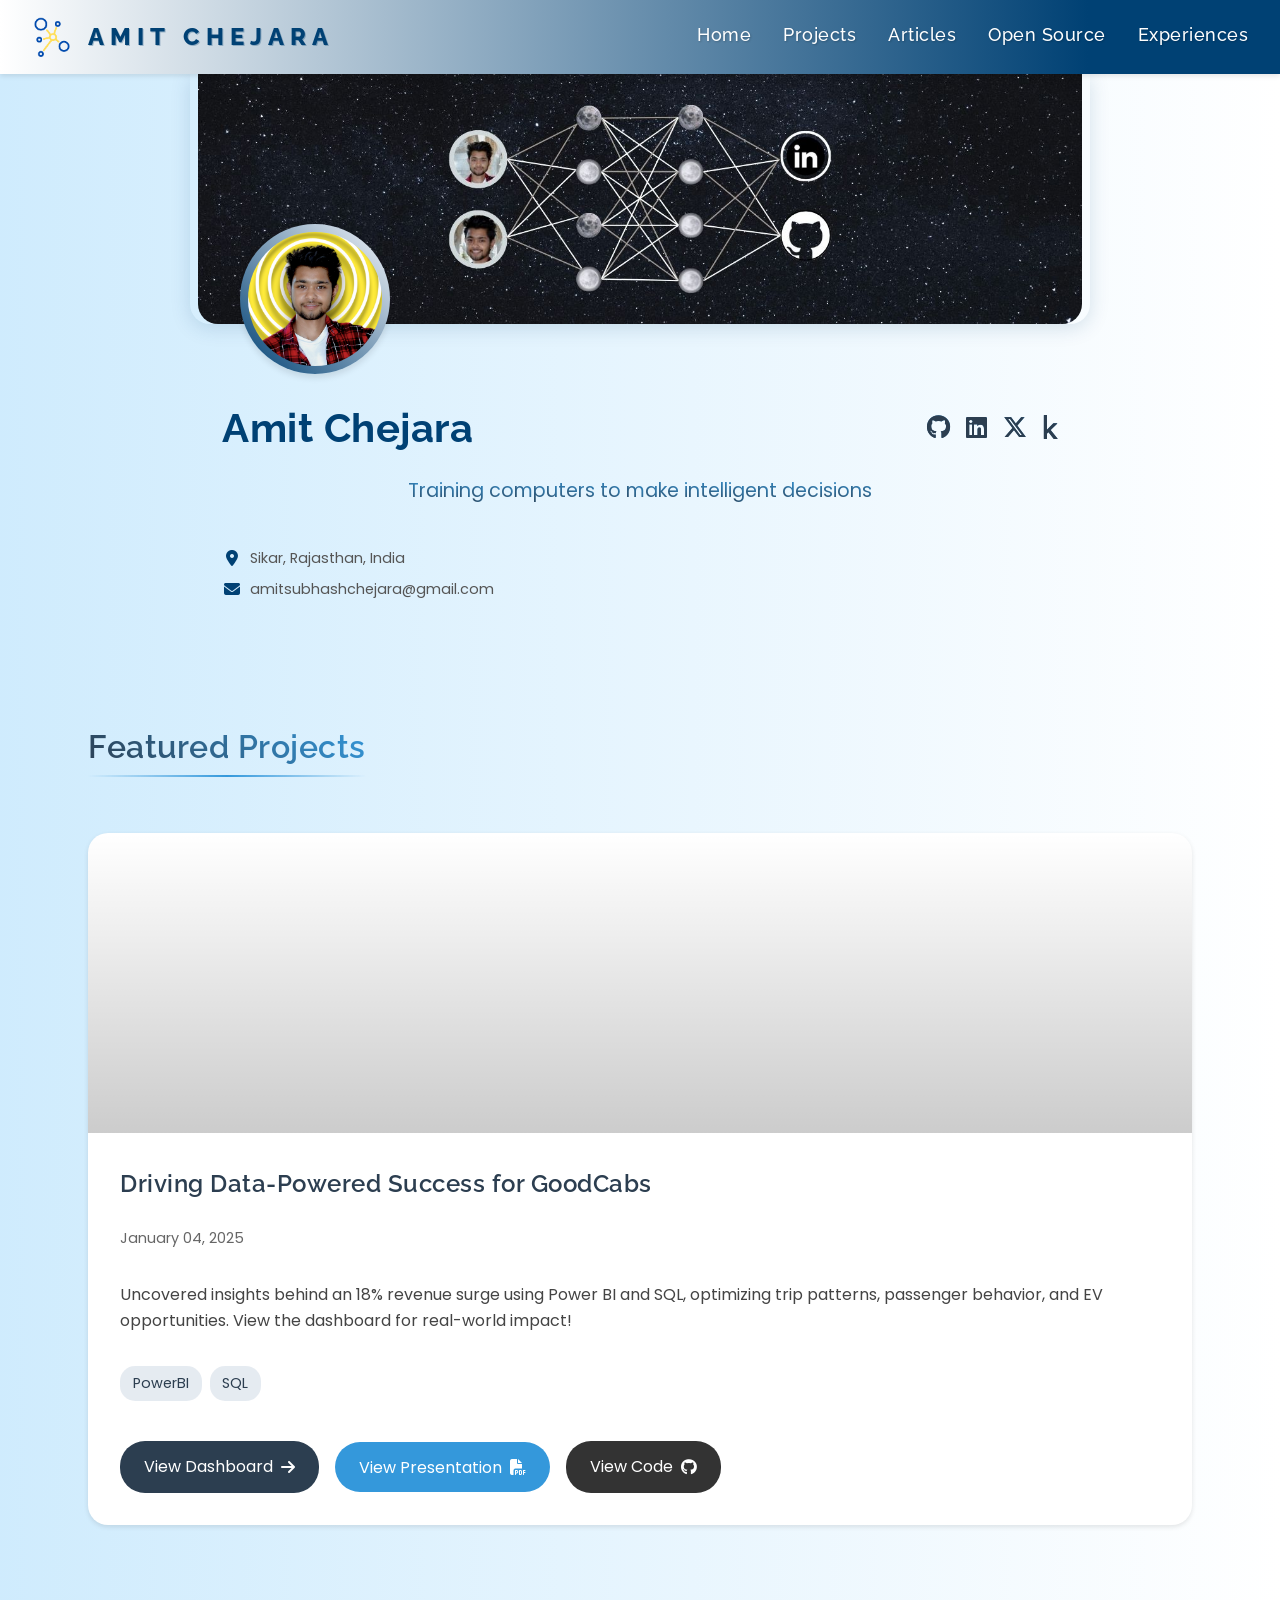
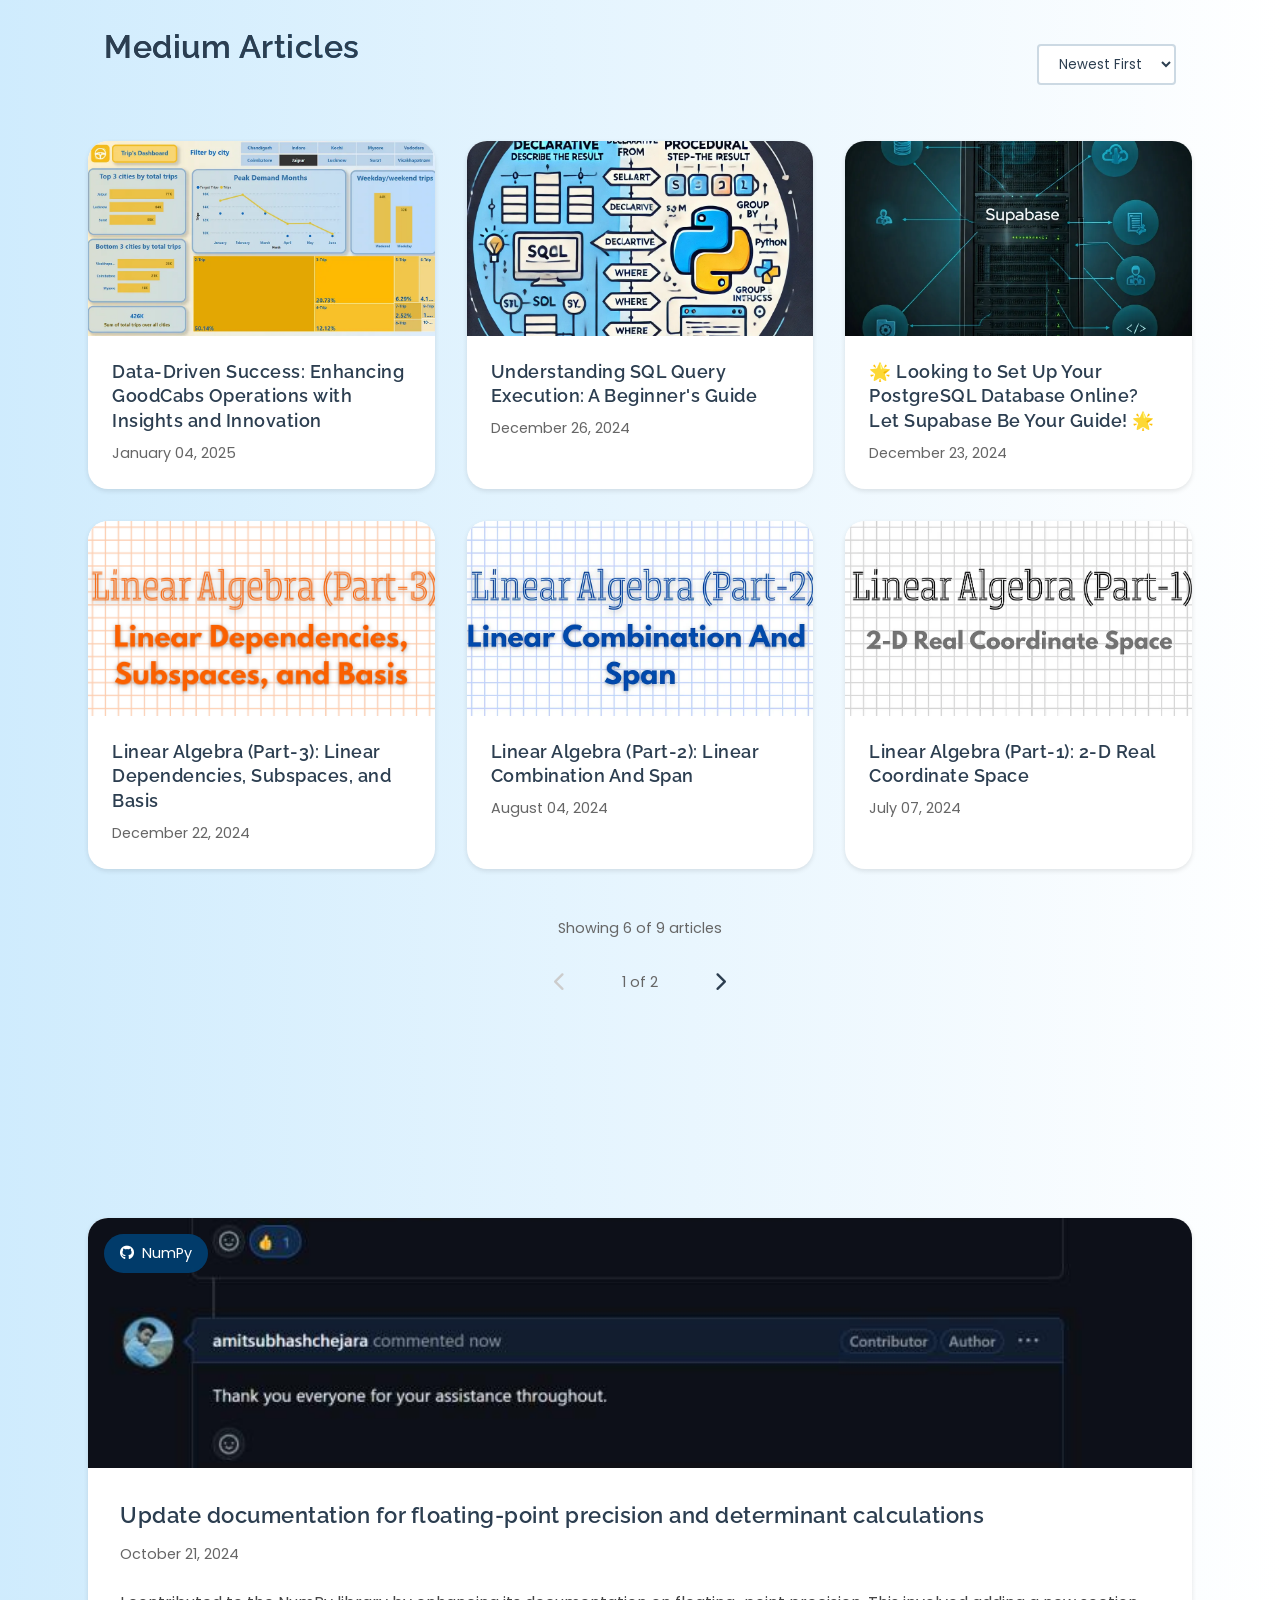
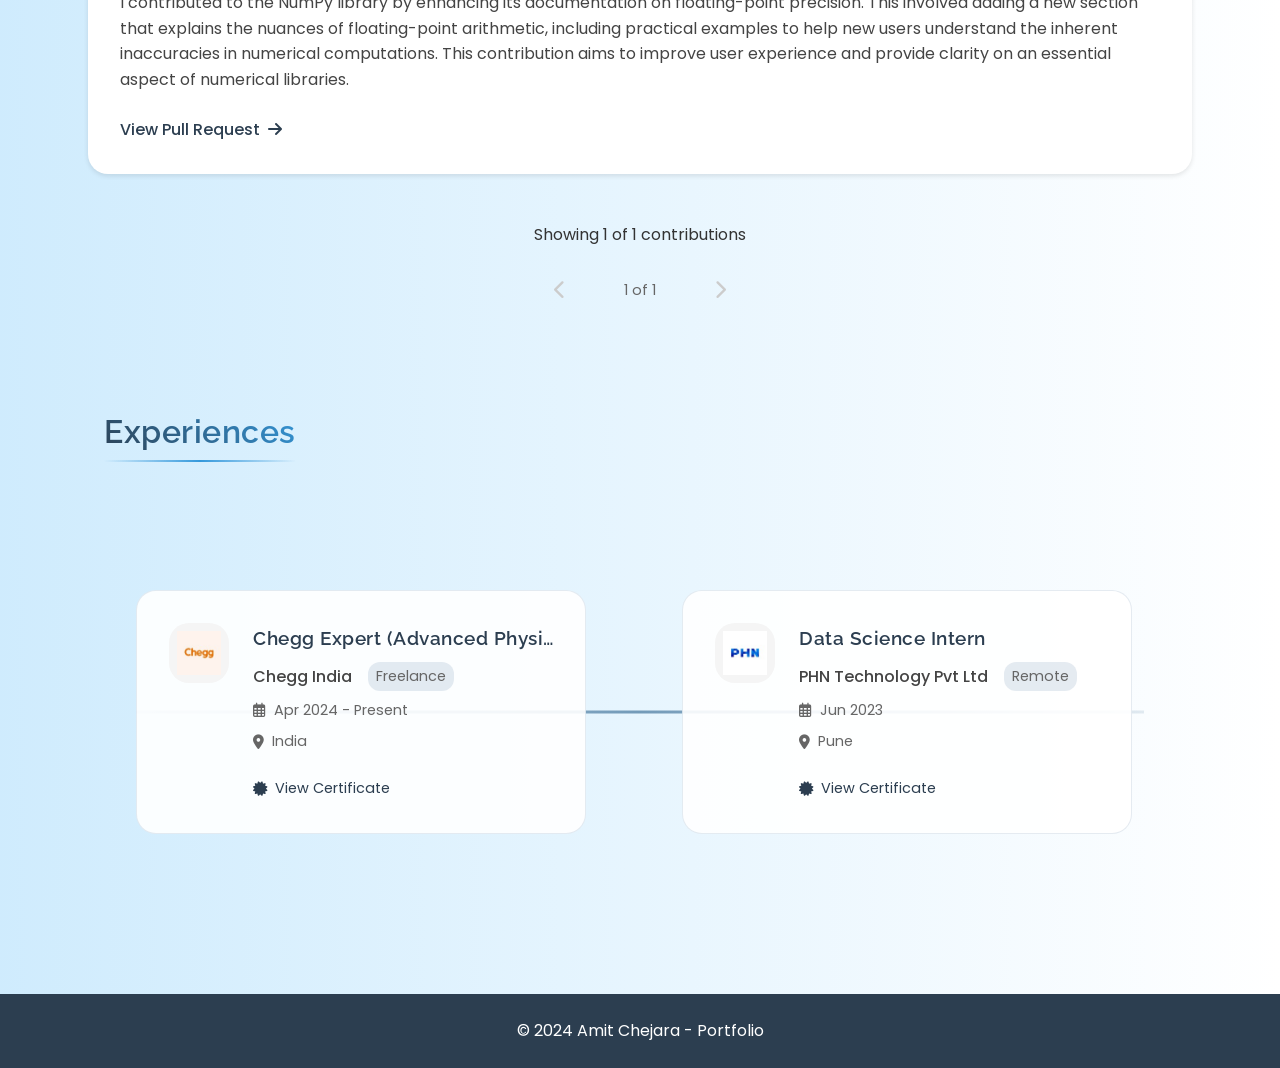
==== commit 9172aecc: "Add new assets and update styles, index, and main.js" ====
--- a/index.html
+++ b/index.html
@@ -56,7 +56,7 @@
     <header class="hero" id="home">
         <div class="banner-container">
             <img src="assets/banner.jpg" alt="Banner" class="banner-img">
-            <img src="assets/profile.jpg?v=1" alt="Profile" class="profile-img">
+            <img src="assets/profile4.jpg" alt="Profile" class="profile-img">
         </div>
         <div class="info-container">
             <div class="name-social">
@@ -80,10 +80,55 @@
         <section id="projects" class="section">
             <h2>Featured Projects</h2>
             <div class="featured-grid">
-                <!-- Projects coming soon message -->
-                <p class="coming-soon">Exciting projects coming soon! Stay tuned...</p>
+                <div class="project-card" data-date="2025-01-04">
+                    <div class="project-media">
+                        <video autoplay loop muted playsinline>
+                            <source src="assets/Projects/Goodcabs_Dashboard/dash2.mp4" type="video/mp4">
+                        </video>
+                        <div class="project-overlay"></div>
+                    </div>
+                    <div class="project-content">
+                        <h3 class="project-title">Driving Data-Powered Success for GoodCabs</h3>
+                        <p class="project-date">January 04, 2025</p>
+                        <p class="project-description">
+                            Uncovered insights behind an 18% revenue surge using Power BI and SQL, optimizing trip patterns, passenger behavior, and EV opportunities. View the dashboard for real-world impact!
+                        </p>
+                        <div class="project-skills">
+                            <span class="skill-tag">PowerBI</span>
+                            <span class="skill-tag">SQL</span>
+                        </div>
+                        <div class="project-buttons">
+                            <a href="https://app.powerbi.com/view?r=eyJrIjoiZWY4ZGQyZjgtODRkZC00MTEwLTg4ZTktZGM0NWFhNmZhYzcwIiwidCI6ImJmNjgxNTE0LWY3MTktNDUxNS04ZDYyLWY1NjEzN2U3ZWExNyJ9&pageName=2cea203174472c38d9f3" 
+                               class="view-project-btn"
+                               target="_blank"
+                               rel="noopener noreferrer">
+                                View Dashboard
+                                <i class="fas fa-arrow-right"></i>
+                            </a>
+                            <button class="view-presentation-btn" onclick="PDFModalManager.openModal()">
+                                View Presentation
+                                <i class="fas fa-file-pdf"></i>
+                            </button>
+                            <a href="https://github.com/amitsubhashchejara/Goodcabs_analysis" 
+                               class="view-github-btn"
+                               target="_blank"
+                               rel="noopener noreferrer">
+                                View Code
+                                <i class="fab fa-github"></i>
+                            </a>
+                        </div>
+                    </div>
+                </div>
             </div>
         </section>
+
+        <!-- PDF Modal -->
+        <div id="presentationModal" class="modal">
+            <div class="modal-content">
+                <span class="close-modal">&times;</span>
+                <embed src="assets/Projects/Goodcabs_Dashboard/Goodcabs Presentation.pdf" type="application/pdf" width="100%" height="100%">
+            </div>
+        </div>
 
         <section id="articles" class="section">
             <div class="section-header">
@@ -96,6 +141,58 @@
                 </div>
             </div>
             <div class="articles-grid">
+                <a href="https://medium.com/@amitsubhashchejara/data-driven-success-enhancing-goodcabs-operations-with-insights-and-innovation-9d9f4be55288" 
+                   class="article-card" 
+                   data-date="2025-01-04"
+                   target="_blank"
+                   rel="noopener noreferrer">
+                    <div class="article-image">
+                        <img src="assets/Medium articles/goodcabs_article.jpg" alt="GoodCabs Operations">
+                    </div>
+                    <div class="article-content">
+                        <h3>Data-Driven Success: Enhancing GoodCabs Operations with Insights and Innovation</h3>
+                        <p class="article-date">January 04, 2025</p>
+                    </div>
+                </a>
+                <a href="https://medium.com/@amitsubhashchejara/understanding-sql-query-execution-a-beginners-guide-c7cf17adb187" 
+                   class="article-card" 
+                   data-date="2024-12-26"
+                   target="_blank"
+                   rel="noopener noreferrer">
+                    <div class="article-image">
+                        <img src="assets/Medium articles/sql_vs_python_begineer.jpg" alt="SQL Query Execution">
+                    </div>
+                    <div class="article-content">
+                        <h3>Understanding SQL Query Execution: A Beginner's Guide</h3>
+                        <p class="article-date">December 26, 2024</p>
+                    </div>
+                </a>
+                <a href="https://medium.com/@amitsubhashchejara/looking-to-set-up-your-postgresql-database-online-let-supabase-be-your-guide-86e3c33dba8d" 
+                   class="article-card" 
+                   data-date="2024-12-23"
+                   target="_blank"
+                   rel="noopener noreferrer">
+                    <div class="article-image">
+                        <img src="assets/Medium articles/Supabase.jpg" alt="Supabase Guide">
+                    </div>
+                    <div class="article-content">
+                        <h3>🌟 Looking to Set Up Your PostgreSQL Database Online? Let Supabase Be Your Guide! 🌟</h3>
+                        <p class="article-date">December 23, 2024</p>
+                    </div>
+                </a>
+                <a href="https://medium.com/@amitsubhashchejara/linear-algebra-part-3-linear-dependencies-subspaces-and-basis-6bbcc8f3c9d6" 
+                   class="article-card" 
+                   data-date="2024-12-22"
+                   target="_blank"
+                   rel="noopener noreferrer">
+                    <div class="article-image">
+                        <img src="assets/Medium articles/linalp3.jpg" alt="Linear Algebra Part 3">
+                    </div>
+                    <div class="article-content">
+                        <h3>Linear Algebra (Part-3): Linear Dependencies, Subspaces, and Basis</h3>
+                        <p class="article-date">December 22, 2024</p>
+                    </div>
+                </a>
                 <a href="https://medium.com/@amitsubhashchejara/linear-algebra-part-2-linear-combination-and-span-d5fe65ef0e8f" 
                    class="article-card" 
                    data-date="2024-08-04"
--- a/css/styles.css
+++ b/css/styles.css
@@ -526,7 +526,10 @@
     display: grid;
     grid-template-columns: repeat(auto-fit, minmax(300px, 1fr));
     gap: 2rem;
-    transition: opacity 0.3s ease;
+    transition: transform 0.3s ease-out, opacity 0.3s ease-out;
+    position: relative;
+    transform: translateX(0);
+    opacity: 1;
 }
 
 .articles-grid.loading {
@@ -1112,8 +1115,14 @@
     cursor: not-allowed;
 }
 
-.page-btn:hover:not(:disabled) {
+.page-btn:not(:disabled) {
+    cursor: pointer;
+    color: var(--primary-color);
+}
+
+.page-btn:not(:disabled):hover {
     color: var(--secondary-color);
+    transform: scale(1.1);
 }
 
 .page-numbers {
@@ -1477,3 +1486,325 @@
         grid-template-columns: 1fr; /* Single column for very small devices */
     }
 }
+
+/* Project Card Styles */
+.project-card {
+    background: white;
+    border-radius: var(--radius-md);
+    overflow: hidden;
+    box-shadow: var(--shadow-sm);
+    transition: transform 0.3s ease, box-shadow 0.3s ease;
+    position: relative;
+    display: flex;
+    flex-direction: column;
+    cursor: default; /* Change cursor to default instead of pointer */
+}
+
+.project-card:hover {
+    transform: translateY(-5px);
+    box-shadow: var(--shadow-md);
+}
+
+.project-media {
+    position: relative;
+    height: 300px;
+    overflow: hidden;
+}
+
+.project-media::after {
+    content: '';
+    position: absolute;
+    top: 0;
+    left: -100%;
+    width: 100%;
+    height: 100%;
+    background: linear-gradient(
+        90deg,
+        transparent,
+        rgba(255, 255, 255, 0.2),
+        transparent
+    );
+    transition: 0.5s;
+}
+
+.project-card:hover .project-media::after {
+    left: 100%;
+}
+
+.project-media video {
+    width: 100%;
+    height: 100%;
+    object-fit: cover;
+    transition: transform 0.3s ease;
+}
+
+.project-card:hover .project-media video {
+    transform: scale(1.05);
+}
+
+.project-overlay {
+    position: absolute;
+    top: 0;
+    left: 0;
+    right: 0;
+    bottom: 0;
+    background: linear-gradient(
+        to bottom,
+        transparent 0%,
+        rgba(0, 0, 0, 0.2) 100%
+    );
+    pointer-events: none;
+}
+
+.project-content {
+    padding: 2rem;
+    flex-grow: 1;
+    display: flex;
+    flex-direction: column;
+    gap: 1rem;
+}
+
+.project-title {
+    font-family: 'Raleway', sans-serif;
+    font-size: 1.5rem;
+    color: var(--primary-color);
+    margin-bottom: 0.5rem;
+    font-weight: 600;
+    transition: color 0.3s ease;
+}
+
+.project-card:hover .project-title {
+    background: linear-gradient(45deg, var(--primary-color), var(--secondary-color));
+    background-clip: text;
+    -webkit-background-clip: text;
+    color: transparent;
+}
+
+.project-description {
+    font-family: 'Poppins', sans-serif;
+    color: #444;
+    line-height: 1.6;
+    margin-bottom: 1rem;
+}
+
+.project-skills {
+    display: flex;
+    flex-wrap: wrap;
+    gap: 0.5rem;
+    margin-bottom: 1.5rem;
+}
+
+.skill-tag {
+    background: rgba(0, 65, 116, 0.1);
+    color: var(--primary-color);
+    padding: 0.4rem 0.8rem;
+    border-radius: 15px;
+    font-size: 0.9rem;
+    font-family: 'Poppins', sans-serif;
+    transition: all 0.3s ease;
+}
+
+.project-card:hover .skill-tag {
+    background: rgba(0, 65, 116, 0.2);
+    transform: scale(1.05);
+}
+
+.view-project-btn {
+    align-self: flex-start;
+    padding: 0.8rem 1.5rem;
+    background: var(--primary-color);
+    color: white;
+    border: none;
+    border-radius: 25px;
+    font-family: 'Poppins', sans-serif;
+    font-size: 1rem;
+    cursor: pointer;
+    text-decoration: none;
+    transition: all 0.3s ease;
+    display: inline-flex;
+    align-items: center;
+    gap: 0.5rem;
+    position: relative; /* Add this */
+    z-index: 1; /* Add this to ensure button stays clickable */
+}
+
+.view-project-btn:hover {
+    background: var(--secondary-color);
+    transform: translateX(5px);
+}
+
+.view-project-btn i {
+    transition: transform 0.3s ease;
+}
+
+.view-project-btn:hover i {
+    transform: translateX(3px);
+}
+
+.project-date {
+    font-family: 'Poppins', sans-serif;
+    font-size: 0.9rem;
+    color: #666;
+    margin-bottom: 1rem;
+}
+
+/* ...existing code... */
+
+.project-buttons {
+    display: flex;
+    gap: 1rem;
+    align-items: center;
+}
+
+.view-presentation-btn {
+    padding: 0.8rem 1.5rem;
+    background: var(--secondary-color);
+    color: white;
+    border: none;
+    border-radius: 25px;
+    font-family: 'Poppins', sans-serif;
+    font-size: 1rem;
+    cursor: pointer;
+    transition: all 0.3s ease;
+    display: inline-flex;
+    align-items: center;
+    gap: 0.5rem;
+    position: relative;
+    z-index: 1;
+}
+
+.view-presentation-btn:hover {
+    background: var(--primary-color);
+    transform: translateX(5px);
+}
+
+.view-presentation-btn i {
+    transition: transform 0.3s ease;
+}
+
+.view-presentation-btn:hover i {
+    transform: translateX(3px);
+}
+
+/* Modal Styles */
+.modal {
+    display: none;
+    position: fixed;
+    top: 0;
+    left: 0;
+    width: 100%;
+    height: 100%;
+    background: rgba(0, 0, 0, 0.8);
+    z-index: 1100;
+    justify-content: center;
+    align-items: center;
+    visibility: hidden;
+    opacity: 0;
+    transition: opacity 0.3s ease, visibility 0.3s ease;
+}
+
+.modal.active {
+    display: flex;
+    visibility: visible;
+    opacity: 1;
+}
+
+.modal-content {
+    position: relative;
+    width: 90%;
+    height: 90vh;
+    background: white;
+    border-radius: var(--radius-md);
+    padding: 1rem;
+    transform: scale(0.95);
+    transition: transform 0.3s ease;
+}
+
+.modal.active .modal-content {
+    transform: scale(1);
+}
+
+.close-modal {
+    position: absolute;
+    top: -40px;
+    right: 0;
+    color: white;
+    font-size: 2rem;
+    cursor: pointer;
+    transition: transform 0.3s ease;
+}
+
+.close-modal:hover {
+    transform: scale(1.1);
+}
+
+/* Responsive adjustments for modal */
+@media screen and (max-width: 768px) {
+    .project-buttons {
+        flex-direction: column;
+        width: 100%;
+    }
+
+    .view-project-btn,
+    .view-presentation-btn {
+        width: 100%;
+        justify-content: center;
+    }
+
+    .modal-content {
+        width: 95%;
+        height: 80vh;
+    }
+}
+
+/* ...existing code... */
+
+/* ...existing code... */
+
+.view-github-btn {
+    padding: 0.8rem 1.5rem;
+    background: #333;
+    color: white;
+    border: none;
+    border-radius: 25px;
+    font-family: 'Poppins', sans-serif;
+    font-size: 1rem;
+    cursor: pointer;
+    text-decoration: none;
+    transition: all 0.3s ease;
+    display: inline-flex;
+    align-items: center;
+    gap: 0.5rem;
+    position: relative;
+    z-index: 1;
+}
+
+.view-github-btn:hover {
+    background: #24292e;
+    transform: translateX(5px);
+}
+
+.view-github-btn i {
+    transition: transform 0.3s ease;
+}
+
+.view-github-btn:hover i {
+    transform: translateX(3px);
+}
+
+/* Update mobile styles */
+@media screen and (max-width: 768px) {
+    .project-buttons {
+        flex-direction: column;
+        width: 100%;
+    }
+
+    .view-project-btn,
+    .view-presentation-btn,
+    .view-github-btn {
+        width: 100%;
+        justify-content: center;
+    }
+}
+
+/* ...existing code... */
